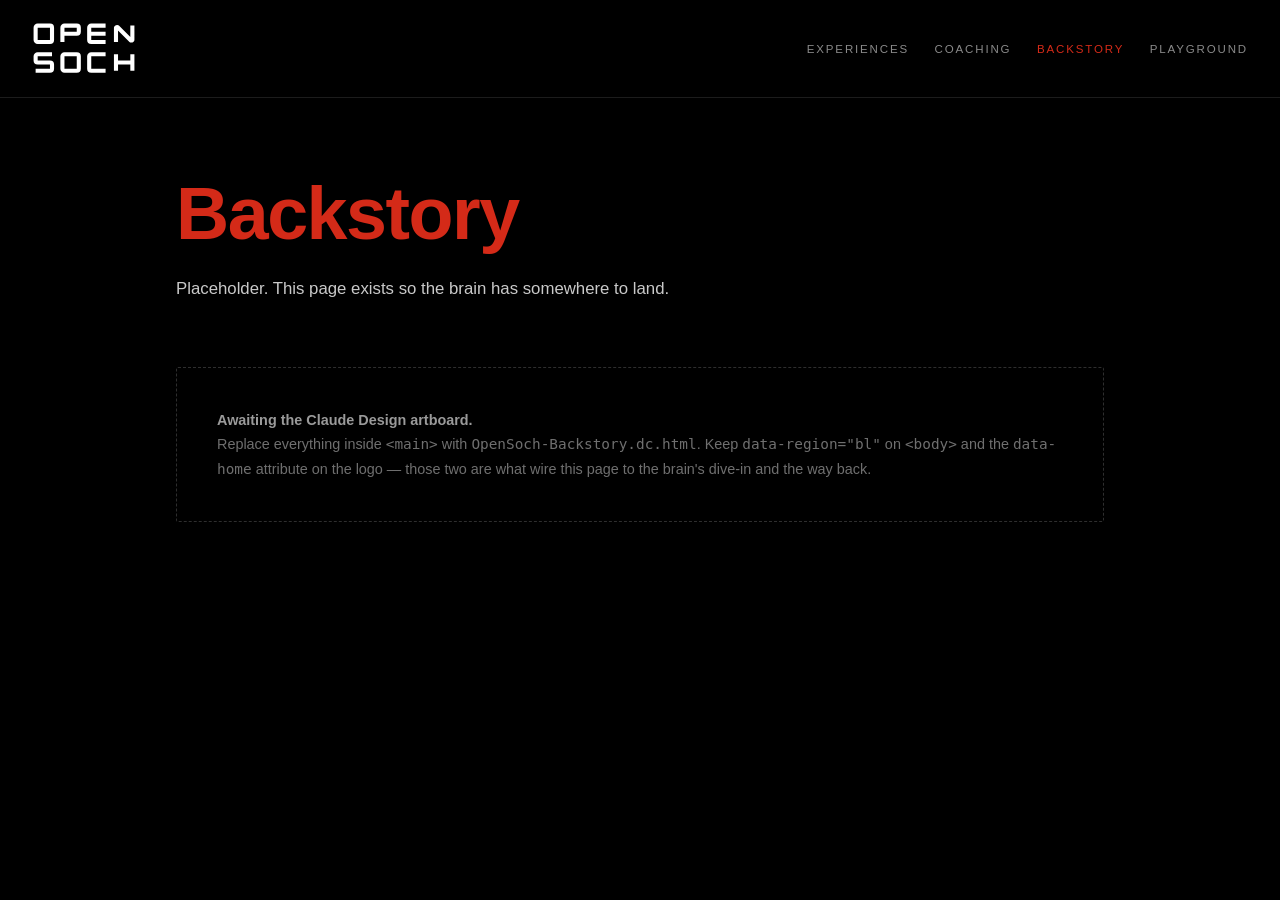
==== backstory/index.html @ 31a28eb7 "Stitch the brain to the rest of the site The brain is the front door; everything behind it is an ord" ====
<!DOCTYPE html>
<html lang="en">
<head>
<meta charset="utf-8">
<meta name="viewport" content="width=device-width,initial-scale=1">
<title>Backstory — Opensoch</title>
<link rel="stylesheet" href="/assets/brand.css">
<link rel="stylesheet" href="/assets/transition.css">
<style>
  :root{ --accent:var(--red) }
  /* --- stand-in chrome. The real navigation comes from the Claude Design
     artboards; this exists so the loop from the brain and back is walkable
     and so the arrival transition can be seen working. --- */
  header{display:flex;align-items:center;gap:2.5rem;padding:1.4rem 2rem;
    border-bottom:1px solid #1c1c1c;position:sticky;top:0;background:var(--black);z-index:20}
  .mark{display:block;width:104px;flex:none}
  .mark svg{display:block;width:100%;height:auto}
  .mark svg [stroke]{stroke:var(--white)}
  nav{display:flex;gap:1.6rem;margin-left:auto;
    font-size:.72rem;letter-spacing:.16em;text-transform:uppercase}
  nav a{color:#8a8a8a;text-decoration:none}
  nav a:hover,nav a:focus-visible{color:var(--white)}
  nav a[aria-current]{color:var(--accent)}
  main{max-width:62rem;margin:0 auto;padding:5rem 2rem 8rem}
  h1{font-size:clamp(2.4rem,7vw,4.6rem);letter-spacing:-.02em;line-height:.98;
    text-wrap:balance;color:var(--accent)}
  .lede{margin-top:1.6rem;max-width:36rem;font-size:1.05rem;line-height:1.6;color:#c9c9c9}
  .slot{margin-top:4rem;padding:2.5rem;border:1px dashed #2e2e2e;border-radius:2px;
    color:#6f6f6f;font-size:.9rem;line-height:1.7}
  .slot b{color:#9a9a9a;font-weight:600}
</style>
</head>
<body data-region="bl">

<header>
  <a class="mark" href="/" data-home aria-label="Opensoch — back to the brain">
    <svg viewBox="114 182 660 332" role="img">
        <title>OPEN SOCH</title>
        <g fill="none" stroke="var(--black)" stroke-width="26" stroke-linejoin="round"><g fill="none" stroke="#000" stroke-width="26" stroke-linejoin="round">
        <g transform="translate(124,192)"><path d="M26,13L104,13A13,13 0 0 1 117,26L117,104A13,13 0 0 1 104,117L26,117A13,13 0 0 1 13,104L13,26A13,13 0 0 1 26,13Z"/></g>
        <g transform="translate(294,192)"><path d="M13,117L13,26A13,13 0 0 1 26,13L104,13A13,13 0 0 1 117,26L117,52A13,13 0 0 1 104,65L13,65"/></g>
        <g transform="translate(464,192)"><path d="M117,13L26,13A13,13 0 0 0 13,26L13,104A13,13 0 0 0 26,117L117,117M13,65L117,65"/></g>
        <g transform="translate(634,192)"><path d="M13,117L13,26A13,13 0 0 1 22.19,22.19L107.81,107.81A13,13 0 0 0 117,104L117,13"/></g>
        <g transform="translate(124,374)"><path d="M117,13L26,13A13,13 0 0 0 13,26L13,52A13,13 0 0 0 26,65L104,65A13,13 0 0 1 117,78L117,104A13,13 0 0 1 104,117L13,117"/></g>
        <g transform="translate(294,374)"><path d="M26,13L104,13A13,13 0 0 1 117,26L117,104A13,13 0 0 1 104,117L26,117A13,13 0 0 1 13,104L13,26A13,13 0 0 1 26,13Z"/></g>
        <g transform="translate(464,374)"><path d="M117,13L26,13A13,13 0 0 0 13,26L13,104A13,13 0 0 0 26,117L117,117"/></g>
        <g transform="translate(634,374)"><path d="M13,13L13,117M117,13L117,117M13,65L117,65"/></g>
      </g>
      </svg>
  </a>
  <nav>
      <a href="/experiences">Experiences</a>
      <a href="/coaching">Coaching</a>
      <a href="/backstory" aria-current="page">Backstory</a>
      <a href="/playground">Playground</a>
  </nav>
</header>

<main>
  <h1>Backstory</h1>
  <p class="lede">Placeholder. This page exists so the brain has somewhere to land.</p>
  <div class="slot">
    <b>Awaiting the Claude Design artboard.</b><br>
    Replace everything inside <code>&lt;main&gt;</code> with <code>OpenSoch-Backstory.dc.html</code>.
    Keep <code>data-region="bl"</code> on <code>&lt;body&gt;</code> and the
    <code>data-home</code> attribute on the logo — those two are what wire this page
    to the brain's dive-in and the way back.
  </div>
</main>

<script src="/assets/transition.js" defer></script>
</body>
</html>
---- assets/brand.css ----
/* Opensoch brand tokens — the single source for the palette.
   The four region hexes are still eyedropper guesses; confirm against Canva.
   Nothing anywhere should hardcode a colour, here or in index.html. */
:root{
  --black:#000; --white:#fff;
  --purple:#7B2382;   /* Experiences */
  --blue:#0B63C5;     /* Coaching    */
  --red:#D42A18;      /* Backstory   */
  --yellow:#F5D046;   /* Playground  */
}
*{margin:0;padding:0;box-sizing:border-box}
body{
  background:var(--black); color:var(--white);
  font-family:'Archivo',-apple-system,BlinkMacSystemFont,'Segoe UI',sans-serif;
  -webkit-font-smoothing:antialiased;
}
---- assets/transition.css ----
/* Arrival transition, shared by every section page.
   Design-agnostic: it paints over whatever the page is and gets out of the
   way. Nothing here styles the page itself. */
#arrival{
  position:fixed; inset:0; z-index:90; pointer-events:none;
  contain:strict;
}
#arrival i{
  position:absolute; display:block;
  background:var(--arrive);
  will-change:opacity, transform;
  transition:opacity 300ms ease, transform 300ms ease;
}
#arrival.go i{ opacity:0; transform:scale(.25) }

@media (prefers-reduced-motion:reduce){
  #arrival{ display:none }
}
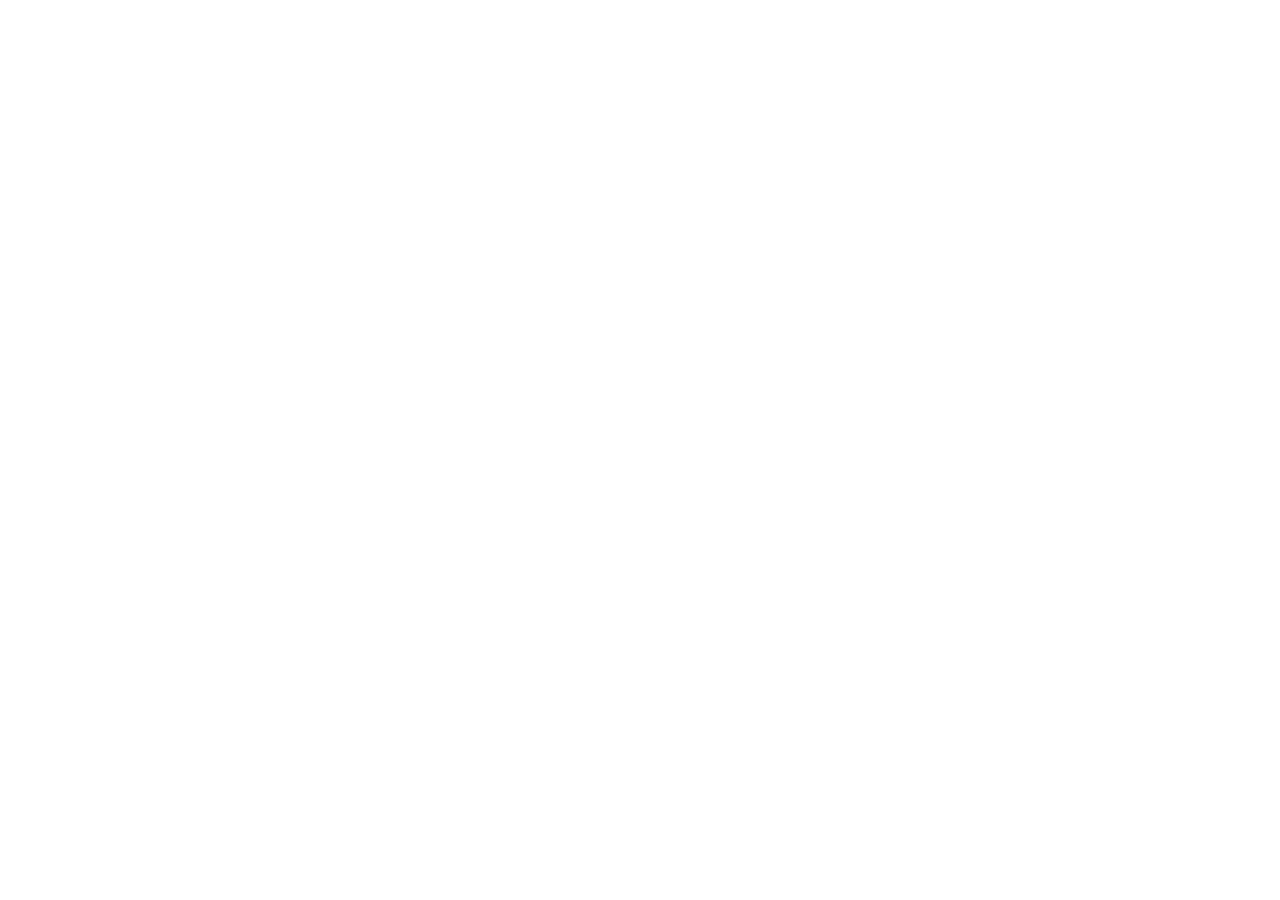
==== commit eb32bfb7: "Build the four section pages from the design handoff and wire the quadrants The artboards arrived. E" ====
--- a/backstory/index.html
+++ b/backstory/index.html
@@ -1,73 +1,195 @@
 <!DOCTYPE html>
-<html lang="en">
+<html>
 <head>
 <meta charset="utf-8">
-<meta name="viewport" content="width=device-width,initial-scale=1">
+<meta name="viewport" content="width=device-width, initial-scale=1">
 <title>Backstory — Opensoch</title>
-<link rel="stylesheet" href="/assets/brand.css">
+<link rel="stylesheet" href="/assets/palette.css">
 <link rel="stylesheet" href="/assets/transition.css">
-<style>
-  :root{ --accent:var(--red) }
-  /* --- stand-in chrome. The real navigation comes from the Claude Design
-     artboards; this exists so the loop from the brain and back is walkable
-     and so the arrival transition can be seen working. --- */
-  header{display:flex;align-items:center;gap:2.5rem;padding:1.4rem 2rem;
-    border-bottom:1px solid #1c1c1c;position:sticky;top:0;background:var(--black);z-index:20}
-  .mark{display:block;width:104px;flex:none}
-  .mark svg{display:block;width:100%;height:auto}
-  .mark svg [stroke]{stroke:var(--white)}
-  nav{display:flex;gap:1.6rem;margin-left:auto;
-    font-size:.72rem;letter-spacing:.16em;text-transform:uppercase}
-  nav a{color:#8a8a8a;text-decoration:none}
-  nav a:hover,nav a:focus-visible{color:var(--white)}
-  nav a[aria-current]{color:var(--accent)}
-  main{max-width:62rem;margin:0 auto;padding:5rem 2rem 8rem}
-  h1{font-size:clamp(2.4rem,7vw,4.6rem);letter-spacing:-.02em;line-height:.98;
-    text-wrap:balance;color:var(--accent)}
-  .lede{margin-top:1.6rem;max-width:36rem;font-size:1.05rem;line-height:1.6;color:#c9c9c9}
-  .slot{margin-top:4rem;padding:2.5rem;border:1px dashed #2e2e2e;border-radius:2px;
-    color:#6f6f6f;font-size:.9rem;line-height:1.7}
-  .slot b{color:#9a9a9a;font-weight:600}
-</style>
+<script src="/vendor/support.js"></script>
+<script src="/assets/transition.js" defer></script>
 </head>
 <body data-region="bl">
+<x-dc>
+<helmet>
+<link rel="stylesheet" href="/vendor/_ds/modernist-c5ab0f90-7312-4eae-98ed-37bc8c6bb4f2/styles.css">
+<script src="/vendor/_ds/modernist-c5ab0f90-7312-4eae-98ed-37bc8c6bb4f2/_ds_bundle.js"></script>
+<script src="/vendor/image-slot.js"></script>
+<link rel="preconnect" href="https://fonts.gstatic.com" crossorigin>
+<link href="https://fonts.googleapis.com/css2?family=Archivo:wght@400;500;600;800;900&display=swap" rel="stylesheet">
+<style>
+  html { scroll-behavior: smooth; }
+  body { margin: 0; background: #fff; color: #000; }
+  a { color: #c91a09; text-underline-offset: 3px; }
+  a:hover { color: #000; }
+  :focus-visible { outline: 2px solid #c91a09; outline-offset: 2px; }
+  ::selection { background: #f2cd37; color: #000; }
+</style>
+</helmet>
 
-<header>
-  <a class="mark" href="/" data-home aria-label="Opensoch — back to the brain">
-    <svg viewBox="114 182 660 332" role="img">
-        <title>OPEN SOCH</title>
-        <g fill="none" stroke="var(--black)" stroke-width="26" stroke-linejoin="round"><g fill="none" stroke="#000" stroke-width="26" stroke-linejoin="round">
-        <g transform="translate(124,192)"><path d="M26,13L104,13A13,13 0 0 1 117,26L117,104A13,13 0 0 1 104,117L26,117A13,13 0 0 1 13,104L13,26A13,13 0 0 1 26,13Z"/></g>
-        <g transform="translate(294,192)"><path d="M13,117L13,26A13,13 0 0 1 26,13L104,13A13,13 0 0 1 117,26L117,52A13,13 0 0 1 104,65L13,65"/></g>
-        <g transform="translate(464,192)"><path d="M117,13L26,13A13,13 0 0 0 13,26L13,104A13,13 0 0 0 26,117L117,117M13,65L117,65"/></g>
-        <g transform="translate(634,192)"><path d="M13,117L13,26A13,13 0 0 1 22.19,22.19L107.81,107.81A13,13 0 0 0 117,104L117,13"/></g>
-        <g transform="translate(124,374)"><path d="M117,13L26,13A13,13 0 0 0 13,26L13,52A13,13 0 0 0 26,65L104,65A13,13 0 0 1 117,78L117,104A13,13 0 0 1 104,117L13,117"/></g>
-        <g transform="translate(294,374)"><path d="M26,13L104,13A13,13 0 0 1 117,26L117,104A13,13 0 0 1 104,117L26,117A13,13 0 0 1 13,104L13,26A13,13 0 0 1 26,13Z"/></g>
-        <g transform="translate(464,374)"><path d="M117,13L26,13A13,13 0 0 0 13,26L13,104A13,13 0 0 0 26,117L117,117"/></g>
-        <g transform="translate(634,374)"><path d="M13,13L13,117M117,13L117,117M13,65L117,65"/></g>
-      </g>
-      </svg>
-  </a>
-  <nav>
-      <a href="/experiences">Experiences</a>
-      <a href="/coaching">Coaching</a>
-      <a href="/backstory" aria-current="page">Backstory</a>
-      <a href="/playground">Playground</a>
-  </nav>
-</header>
+<div style="font-family:'Archivo',system-ui,sans-serif;color:#000;background:#fff">
 
-<main>
-  <h1>Backstory</h1>
-  <p class="lede">Placeholder. This page exists so the brain has somewhere to land.</p>
-  <div class="slot">
-    <b>Awaiting the Claude Design artboard.</b><br>
-    Replace everything inside <code>&lt;main&gt;</code> with <code>OpenSoch-Backstory.dc.html</code>.
-    Keep <code>data-region="bl"</code> on <code>&lt;body&gt;</code> and the
-    <code>data-home</code> attribute on the logo — those two are what wire this page
-    to the brain's dive-in and the way back.
-  </div>
-</main>
+  <header style="position:sticky;top:0;z-index:30;display:flex;align-items:center;justify-content:space-between;gap:24px;padding:6px clamp(16px,4vw,56px);background:#fff;border-bottom:2px solid #000">
+    <a href="/" data-home style="display:flex;align-items:center;gap:12px;text-decoration:none;color:#000">
+      <img src="/assets/img/opensoch-pixel-logo.png" alt="OpenSoch" style="height:72px;width:auto;display:block">
+    </a>
+    <nav style="display:flex;align-items:center;gap:clamp(10px,1.6vw,22px);flex-wrap:wrap;justify-content:flex-end">
+      <a href="/experiences" style="font-size:11px;letter-spacing:.16em;text-transform:uppercase;font-weight:600;color:#000;text-decoration:none">Experiences</a>
+      <a href="/coaching" style="font-size:11px;letter-spacing:.16em;text-transform:uppercase;font-weight:600;color:#000;text-decoration:none">Coaching</a>
+      <a href="/backstory" style="font-size:11px;letter-spacing:.16em;text-transform:uppercase;font-weight:700;color:#000;text-decoration:none;border-bottom:2px solid #c91a09;padding-bottom:2px">Backstory</a>
+      <a href="/playground" style="font-size:11px;letter-spacing:.16em;text-transform:uppercase;font-weight:600;color:#000;text-decoration:none">Playground</a>
+      <a href="/experiences#book" class="btn" style="justify-content:flex-start;background:#c91a09;color:#fff;font-size:12px;letter-spacing:.06em;white-space:nowrap" style-hover="background:#000">Plan an experience →</a>
+    </nav>
+  </header>
 
-<script src="/assets/transition.js" defer></script>
+  <section style="border-bottom:2px solid #000;padding:clamp(36px,5vw,72px) clamp(16px,4vw,56px)">
+    <div style="display:flex;align-items:center;gap:10px;margin-bottom:clamp(20px,3vw,36px);flex-wrap:wrap">
+      <span style="width:10px;height:10px;background:#81007b;display:block"></span>
+      <span style="font-size:11px;letter-spacing:.22em;text-transform:uppercase;font-weight:700">Backstory · An alternative approach to innovation</span>
+    </div>
+    <div data-reveal style="opacity:0;transform:translateY(18px);transition:opacity .7s ease,transform .7s ease;display:grid;grid-template-columns:repeat(auto-fit,minmax(300px,1fr));gap:clamp(24px,4vw,56px);align-items:end;margin-bottom:clamp(28px,4vw,48px)">
+      <h1 style="font-size:clamp(38px,6.2vw,76px);line-height:1.02;letter-spacing:-.03em;margin:0;max-width:15ch">Play is the way.</h1>
+      <p style="font-size:clamp(16px,1.5vw,20px);line-height:1.5;max-width:46ch;margin:0;color:rgba(0,0,0,.72)">Founders and innovators don't learn much sitting still. So we coach them standing up — building, drumming, arguing, pitching a plastic butterfly to the room. Play is the method, not the warm-up, and the community it makes is stickier than apple sauce.</p>
+    </div>
+    <figure data-reveal style="opacity:0;transform:translateY(18px);transition:opacity .7s ease .1s,transform .7s ease .1s;margin:0;border:2px solid #000">
+      <div style="height:clamp(300px,40vw,540px);filter:grayscale(1) contrast(1.08)">
+        <img src="/assets/img/opensoch-team.jpg" alt="Shahzaib Zulfiqar, Rishad Shaikh and Mishal Kamal" style="width:100%;height:100%;object-fit:cover;object-position:50% 28%;display:block">
+      </div>
+      <figcaption style="border-top:2px solid #000;padding:14px 18px;display:flex;flex-wrap:wrap;gap:18px;font-size:11px;letter-spacing:.16em;text-transform:uppercase;font-weight:700">
+        <span><span style="color:#81007b">◼</span> Shahzaib Zulfiqar · CEO</span>
+        <span><span style="color:#0055bf">◼</span> Rishad Shaikh · Chief Creative Officer</span>
+        <span><span style="color:#c91a09">◼</span> Mishal Kamal · Head of Play</span>
+      </figcaption>
+    </figure>
+  </section>
+
+  <section data-reveal style="opacity:0;transform:translateY(18px);transition:opacity .7s ease,transform .7s ease;border-bottom:2px solid #000;padding:clamp(36px,5vw,72px) clamp(16px,4vw,56px);display:grid;grid-template-columns:repeat(auto-fit,minmax(280px,1fr));gap:clamp(24px,4vw,56px)">
+    <div>
+      <div style="font-size:11px;letter-spacing:.22em;text-transform:uppercase;font-weight:700;margin-bottom:18px">The origin</div>
+      <h2 style="font-size:clamp(28px,3.4vw,46px);line-height:1.05;margin:0;max-width:18ch">It started with eight LEGO bricks and a room that wouldn't speak.</h2>
+    </div>
+    <div style="align-self:end">
+      <p style="font-size:17px;line-height:1.6;margin:0 0 14px;color:rgba(0,0,0,.72)">The first version was an experiment at someone else's event: hand every founder the same eight pieces, give them sixty seconds to build a butterfly, and see what a room does when the instruction is absurd enough that nobody can perform expertise.</p>
+      <p style="font-size:17px;line-height:1.6;margin:0 0 14px;color:rgba(0,0,0,.72)">It worked in the way physical things work. People stood up. People laughed at their own butterfly. Then they talked to each other for an hour without being told to network.</p>
+      <p style="font-size:17px;line-height:1.6;margin:0;color:rgba(0,0,0,.72)">Every format since — the circles, the drums, the deep dives, the open hour — came from the same question: what has to happen physically to turn a group of random innovators into a genuine community?</p>
+    </div>
+  </section>
+
+  <section data-reveal style="opacity:0;transform:translateY(18px);transition:opacity .7s ease,transform .7s ease;border-bottom:2px solid #000;padding:clamp(36px,5vw,72px) clamp(16px,4vw,56px)">
+    <div style="display:grid;grid-template-columns:repeat(auto-fit,minmax(280px,1fr));gap:clamp(24px,4vw,56px);margin-bottom:clamp(24px,3vw,40px)">
+      <div>
+        <div style="font-size:11px;letter-spacing:.22em;text-transform:uppercase;font-weight:700;margin-bottom:18px">Before Opensoch</div>
+        <h2 style="font-size:clamp(28px,3.4vw,46px);line-height:1.05;margin:0;max-width:18ch">A band that keeps re-forming.</h2>
+      </div>
+      <div style="align-self:end">
+        <p style="font-size:17px;line-height:1.6;margin:0 0 14px;color:rgba(0,0,0,.72)">Shez and Rish met in 2011 on opposite sides of the table — Rish was heading digital at Creative Chaos, Shez doing strategy and insights at Unilever Pakistan. They went their own ways: Shez to Singapore and a decade at Unilever, then HP; Rish to his own agency in Pakistan.</p>
+        <p style="font-size:17px;line-height:1.6;margin:0 0 14px;color:rgba(0,0,0,.72)">In 2017 they built Jambro, a way for musicians to find each other. It reached a community across 500 cities and epic jams from the ports of Karachi to ten thousand feet up at the Passu Cones. Then Covid stopped live music everywhere at once, and they exited reluctantly.</p>
+        <p style="font-size:17px;line-height:1.6;margin:0;font-weight:600">Opensoch is the same instinct, pointed at founders and innovators instead of musicians: put people in a room and give them something to do together.</p>
+      </div>
+    </div>
+    <div style="display:grid;grid-template-columns:repeat(auto-fit,minmax(max(240px,45%),1fr));gap:0;background:#fff;border:2px solid #000;overflow:hidden">
+      <div style="background:#fff;border-right:2px solid #000;border-bottom:2px solid #000;box-sizing:border-box;padding:20px 18px 24px"><div style="width:100%;height:8px;background:#0055bf;margin-bottom:14px"></div><div style="font-size:11px;letter-spacing:.14em;text-transform:uppercase;font-weight:700;margin-bottom:8px">2011</div><div style="font-size:17px;font-weight:800;line-height:1.15">Two people on opposite sides of a Unilever brief</div></div>
+      <div style="background:#fff;border-right:2px solid #000;border-bottom:2px solid #000;box-sizing:border-box;padding:20px 18px 24px"><div style="width:100%;height:8px;background:#81007b;margin-bottom:14px"></div><div style="font-size:11px;letter-spacing:.14em;text-transform:uppercase;font-weight:700;margin-bottom:8px">2017</div><div style="font-size:17px;font-weight:800;line-height:1.15">Jambro — a community for musicians, built together</div></div>
+      <div style="background:#fff;border-right:2px solid #000;border-bottom:2px solid #000;box-sizing:border-box;padding:20px 18px 24px"><div style="width:100%;height:8px;background:#c91a09;margin-bottom:14px"></div><div style="font-size:11px;letter-spacing:.14em;text-transform:uppercase;font-weight:700;margin-bottom:8px">2020</div><div style="font-size:17px;font-weight:800;line-height:1.15">Live music stops. A reluctant exit.</div></div>
+      <div style="background:#fff;border-right:2px solid #000;border-bottom:2px solid #000;box-sizing:border-box;padding:20px 18px 24px"><div style="width:100%;height:8px;background:#f2cd37;border:1px solid #000;box-sizing:border-box;margin-bottom:14px"></div><div style="font-size:11px;letter-spacing:.14em;text-transform:uppercase;font-weight:700;margin-bottom:8px">Now</div><div style="font-size:17px;font-weight:800;line-height:1.15">Opensoch, run out of Islamabad with founders and innovators in the room</div></div>
+    </div>
+  </section>
+
+  <section data-reveal style="opacity:0;transform:translateY(18px);transition:opacity .7s ease,transform .7s ease;border-bottom:2px solid #000;padding:clamp(36px,5vw,72px) clamp(16px,4vw,56px)">
+    <div style="font-size:11px;letter-spacing:.22em;text-transform:uppercase;font-weight:700;margin-bottom:16px">What we believe</div>
+    <h2 style="font-size:clamp(28px,3.4vw,46px);line-height:1.05;margin:0 0 clamp(24px,4vw,40px);max-width:16ch">Four things we keep proving to ourselves.</h2>
+    <div style="display:grid;grid-template-columns:repeat(auto-fit,minmax(max(240px,45%),1fr));gap:0;background:#fff;border:2px solid #000;overflow:hidden">
+      <div style="background:#fff;border-right:2px solid #000;border-bottom:2px solid #000;box-sizing:border-box;padding:22px 18px 26px"><div style="width:100%;height:8px;background:#81007b;margin-bottom:14px"></div><div style="font-size:11px;letter-spacing:.14em;text-transform:uppercase;font-weight:700;margin-bottom:8px">01</div><div style="font-size:20px;font-weight:900;line-height:1.1;margin-bottom:8px">Hands before slides</div><p style="font-size:15px;line-height:1.55;margin:0;color:rgba(0,0,0,.72)">People remember what they made, not what they were shown.</p></div>
+      <div style="background:#fff;border-right:2px solid #000;border-bottom:2px solid #000;box-sizing:border-box;padding:22px 18px 26px"><div style="width:100%;height:8px;background:#0055bf;margin-bottom:14px"></div><div style="font-size:11px;letter-spacing:.14em;text-transform:uppercase;font-weight:700;margin-bottom:8px">02</div><div style="font-size:20px;font-weight:900;line-height:1.1;margin-bottom:8px">Everyone speaks early</div><p style="font-size:15px;line-height:1.55;margin:0;color:rgba(0,0,0,.72)">A person who hasn't spoken in the first ten minutes usually won't.</p></div>
+      <div style="background:#fff;border-right:2px solid #000;border-bottom:2px solid #000;box-sizing:border-box;padding:22px 18px 26px"><div style="width:100%;height:8px;background:#c91a09;margin-bottom:14px"></div><div style="font-size:11px;letter-spacing:.14em;text-transform:uppercase;font-weight:700;margin-bottom:8px">03</div><div style="font-size:20px;font-weight:900;line-height:1.1;margin-bottom:8px">Low stakes, real skills</div><p style="font-size:15px;line-height:1.55;margin:0;color:rgba(0,0,0,.72)">Ten seconds pitching a plastic butterfly teaches what an hour of theory can't.</p></div>
+      <div style="background:#fff;border-right:2px solid #000;border-bottom:2px solid #000;box-sizing:border-box;padding:22px 18px 26px"><div style="width:100%;height:8px;background:#f2cd37;border:1px solid #000;box-sizing:border-box;margin-bottom:14px"></div><div style="font-size:11px;letter-spacing:.14em;text-transform:uppercase;font-weight:700;margin-bottom:8px">04</div><div style="font-size:20px;font-weight:900;line-height:1.1;margin-bottom:8px">The room is the product</div><p style="font-size:15px;line-height:1.55;margin:0;color:rgba(0,0,0,.72)">We measure a session by who is still talking after it ends.</p></div>
+    </div>
+  </section>
+
+  <section id="team" style="border-bottom:2px solid #000">
+    <div style="padding:clamp(36px,5vw,72px) clamp(16px,4vw,56px) 0">
+      <div style="font-size:11px;letter-spacing:.22em;text-transform:uppercase;font-weight:700;margin-bottom:16px">The team</div>
+      <h2 style="font-size:clamp(28px,3.4vw,46px);line-height:1.05;margin:0 0 8px;max-width:16ch">The people who run the room.</h2>
+      <p style="font-size:16px;line-height:1.6;margin:0 0 clamp(24px,4vw,40px);max-width:60ch;color:rgba(0,0,0,.72)">Three of us run the sessions — plus a wider bench of facilitators, coaches and musicians we bring in by format.</p>
+    </div>
+    <div style="display:grid;grid-template-columns:repeat(auto-fit,minmax(250px,1fr));gap:0;background:#fff;border:2px solid #000;overflow:hidden">
+      <div data-reveal style="opacity:0;transform:translateY(18px);transition:opacity .7s ease,transform .7s ease;background:#fff;border-right:2px solid #000;border-bottom:2px solid #000;box-sizing:border-box;padding:24px 20px 28px">
+        <div style="height:260px;filter:grayscale(1) contrast(1.08);border:2px solid #000;margin-bottom:16px"><image-slot id="bs-person-1" shape="rect" fit="cover" placeholder="Drop a portrait"></image-slot></div>
+        <div style="font-size:11px;letter-spacing:.14em;text-transform:uppercase;font-weight:700;color:#81007b;margin-bottom:6px">CEO</div>
+        <div style="font-size:22px;font-weight:900;line-height:1.1;margin-bottom:8px">Shahzaib Zulfiqar</div>
+        <p style="font-size:15px;line-height:1.55;margin:0;color:rgba(0,0,0,.72)">Twenty years of strategy and insights across Unilever Pakistan, Singapore and HP. Coaches founders at NIC Islamabad and Faisalabad.</p>
+      </div>
+      <div data-reveal style="opacity:0;transform:translateY(18px);transition:opacity .7s ease .05s,transform .7s ease .05s;background:#fff;border-right:2px solid #000;border-bottom:2px solid #000;box-sizing:border-box;padding:24px 20px 28px">
+        <div style="height:260px;filter:grayscale(1) contrast(1.08);border:2px solid #000;margin-bottom:16px"><image-slot id="bs-person-2" shape="rect" fit="cover" placeholder="Drop a portrait"></image-slot></div>
+        <div style="font-size:11px;letter-spacing:.14em;text-transform:uppercase;font-weight:700;color:#0055bf;margin-bottom:6px">Chief Creative Officer</div>
+        <div style="font-size:22px;font-weight:900;line-height:1.1;margin-bottom:8px">Rishad Shaikh</div>
+        <p style="font-size:15px;line-height:1.55;margin:0;color:rgba(0,0,0,.72)">Mind blowing ideas — safety required. Twenty years of building things in Pakistan. Founded the agency Grocode, and built Jambro.</p>
+      </div>
+      <div data-reveal style="opacity:0;transform:translateY(18px);transition:opacity .7s ease .1s,transform .7s ease .1s;background:#fff;border-right:2px solid #000;border-bottom:2px solid #000;box-sizing:border-box;padding:24px 20px 28px">
+        <div style="height:260px;filter:grayscale(1) contrast(1.08);border:2px solid #000;margin-bottom:16px"><image-slot id="bs-person-3" shape="rect" fit="cover" placeholder="Drop a portrait"></image-slot></div>
+        <div style="font-size:11px;letter-spacing:.14em;text-transform:uppercase;font-weight:700;color:#c91a09;margin-bottom:6px">Head of Play</div>
+        <div style="font-size:22px;font-weight:900;line-height:1.1;margin-bottom:8px">Mishal Kamal</div>
+        <p style="font-size:15px;line-height:1.55;margin:0;color:rgba(0,0,0,.72)">A masters in industrial design for play, and time in the R&amp;D department at LEGO. Designs what the room actually does with its hands.</p>
+      </div>
+    </div>
+  </section>
+
+  <section data-reveal style="opacity:0;transform:translateY(18px);transition:opacity .7s ease,transform .7s ease;background:#81007b;color:#fff;padding:clamp(44px,6vw,96px) clamp(16px,4vw,56px);border-bottom:2px solid #000">
+    <div style="font-size:11px;letter-spacing:.22em;text-transform:uppercase;font-weight:700;margin-bottom:20px">Still the same question</div>
+    <p style="font-size:clamp(28px,4.6vw,62px);line-height:1.02;letter-spacing:-.03em;font-weight:900;margin:0 0 24px;max-width:20ch">How to build a community where innovation can actually thrive?</p>
+    <p style="font-size:18px;line-height:1.55;margin:0 0 28px;max-width:46ch">We've been the founders in the room. We know what's missing from it.</p>
+    <div style="display:flex;flex-wrap:wrap;gap:12px">
+      <a href="/experiences#book" class="btn" style="justify-content:flex-start;font-size:15px;padding:14px 22px;background:#fff;color:#000" style-hover="background:#f2cd37">Plan an experience →</a>
+      <a href="/playground" class="btn" style="justify-content:flex-start;font-size:15px;padding:14px 22px;border:2px solid #fff;color:#fff" style-hover="background:#fff;color:#81007b">See what we're testing</a>
+    </div>
+  </section>
+
+  <footer style="border-top:2px solid #000;padding:28px clamp(16px,4vw,56px);display:grid;grid-template-columns:repeat(auto-fit,minmax(190px,1fr));gap:28px;align-items:start">
+    <div>
+      <img src="/assets/img/opensoch-pixel-logo.png" alt="OpenSoch" style="height:96px;width:auto;display:block;margin:-14px 0 8px -10px">
+      <p style="font-size:14px;line-height:1.55;margin:0;color:rgba(0,0,0,.72);max-width:32ch">Play based community experiences and workshops for founders.</p>
+    </div>
+    <div>
+      <div style="font-size:11px;letter-spacing:.18em;text-transform:uppercase;font-weight:700;margin-bottom:12px">Pages</div>
+      <div style="display:grid;gap:8px;font-size:14px">
+        <a href="/experiences" style="color:#000;text-decoration:none">Experiences</a>
+        <a href="/coaching" style="color:#000;text-decoration:none">Coaching</a>
+        <a href="/backstory" style="color:#000;text-decoration:none">Backstory</a>
+        <a href="/playground" style="color:#000;text-decoration:none">Playground</a>
+      </div>
+    </div>
+    <div>
+      <div style="font-size:11px;letter-spacing:.18em;text-transform:uppercase;font-weight:700;margin-bottom:12px">Get in touch</div>
+      <a href="/experiences#book" style="font-size:14px;color:#c91a09;text-decoration:none">Plan an experience →</a>
+      <div style="display:flex;gap:6px;margin-top:18px">
+        <span style="width:14px;height:14px;background:#81007b;display:block"></span>
+        <span style="width:14px;height:14px;background:#0055bf;display:block"></span>
+        <span style="width:14px;height:14px;background:#c91a09;display:block"></span>
+        <span style="width:14px;height:14px;background:#f2cd37;display:block"></span>
+      </div>
+      <div style="font-size:12px;color:rgba(0,0,0,.72);margin-top:18px">© 2026 OpenSoch. All rights reserved.</div>
+    </div>
+  </footer>
+</div>
+
+</x-dc>
+<script type="text/x-dc" data-dc-script>
+class Component extends DCLogic {
+  componentDidMount() {
+    const reveal = (el) => { el.style.opacity = "1"; el.style.transform = "none"; };
+    const nodes = Array.from(document.querySelectorAll("[data-reveal]"));
+    nodes.forEach((n) => { if (n.getBoundingClientRect().top < window.innerHeight) reveal(n); });
+    if (!("IntersectionObserver" in window)) { nodes.forEach(reveal); return; }
+    this._io = new IntersectionObserver((es) => {
+      es.forEach((e) => { if (e.isIntersecting) { reveal(e.target); this._io.unobserve(e.target); } });
+    }, { rootMargin: "0px 0px -8% 0px", threshold: 0.08 });
+    nodes.forEach((n) => this._io.observe(n));
+    this._fallback = setTimeout(() => nodes.forEach(reveal), 1200);
+  }
+  componentWillUnmount() { if (this._io) this._io.disconnect(); clearTimeout(this._fallback); }
+  renderVals() { return {}; }
+}
+
+</script>
 </body>
 </html>
--- a/assets/palette.css
+++ b/assets/palette.css
@@ -0,0 +1,15 @@
+/* Opensoch palette — the single source for the brand colours.
+   Tokens only: no reset, no element styles. It is linked by the brain and by
+   every section page, and the section pages carry their own design system, so
+   anything beyond custom properties here would collide with it.
+
+   Values confirmed from the Claude Design handoff ("Brand constraints
+   (locked)"). These supersede the eyedropper guesses. */
+:root{
+  --black:#000;
+  --white:#fff;
+  --purple:#81007b;   /* Experiences  top-left     */
+  --blue:#0055bf;     /* Coaching     top-right    */
+  --red:#c91a09;      /* Backstory    bottom-left  */
+  --yellow:#f2cd37;   /* Playground   bottom-right */
+}
--- a/vendor/_ds/modernist-c5ab0f90-7312-4eae-98ed-37bc8c6bb4f2/styles.css
+++ b/vendor/_ds/modernist-c5ab0f90-7312-4eae-98ed-37bc8c6bb4f2/styles.css
@@ -0,0 +1,252 @@
+/* Modernist — design-system tokens and component classes. This file is the source of truth for the system's look; retune it here and see readme.md. */
+@import url('https://fonts.googleapis.com/css2?family=Archivo:wght@400;600;800&display=swap');
+
+:root {
+  --color-bg: #f3f2f2;
+  --color-surface: #eae9e9;
+  --color-text: #201e1d;
+  --color-accent: #ec3013;
+  --color-accent-2: #e15b47;
+  --color-divider: color-mix(in srgb, #201e1d 40%, transparent);
+
+  /* Tonal ramps — generated in OKLCH on one shared lightness scale, so the
+     same step of any role matches the others in visual value. */
+  --color-neutral-100: #f8f4f4;
+  --color-neutral-200: #eae7e7;
+  --color-neutral-300: #d7d3d3;
+  --color-neutral-400: #bab6b6;
+  --color-neutral-500: #9b9797;
+  --color-neutral-600: #7d7979;
+  --color-neutral-700: #605d5d;
+  --color-neutral-800: #444141;
+  --color-neutral-900: #2d2b2b;
+
+  --color-accent-100: #fff2ef;
+  --color-accent-200: #ffe0d9;
+  --color-accent-300: #ffc4b8;
+  --color-accent-400: #ff9783;
+  --color-accent-500: #ff563c;
+  --color-accent-600: #dd2b0f;
+  --color-accent-700: #ae1800;
+  --color-accent-800: #7c1405;
+  --color-accent-900: #4d170e;
+
+  --color-accent-2-100: #fff2ef;
+  --color-accent-2-200: #ffe0da;
+  --color-accent-2-300: #ffc4b9;
+  --color-accent-2-400: #ff9784;
+  --color-accent-2-500: #ef6853;
+  --color-accent-2-600: #c94b39;
+  --color-accent-2-700: #9e3526;
+  --color-accent-2-800: #71261b;
+  --color-accent-2-900: #471d16;
+
+  --font-heading: "Archivo", system-ui, sans-serif;
+  --font-heading-weight: 800;
+  --font-body: "Archivo", system-ui, sans-serif;
+
+  --space-1: 4.0px;
+  --space-2: 8.0px;
+  --space-3: 12.0px;
+  --space-4: 16.0px;
+  --space-6: 24.0px;
+  --space-8: 32.0px;
+
+  --radius-sm: 0px;
+  --radius-md: 0px;
+  --radius-lg: 0px;
+
+  /* Elevation — derived from the ground: soft ink-tinted shadows on a
+     light theme, a hairline edge + ambient darkness on a dark one. */
+  --shadow-sm: 0 1px 2px color-mix(in srgb, #2d2b2b 14%, transparent);
+  --shadow-md: 0 3px 10px color-mix(in srgb, #2d2b2b 16%, transparent);
+  --shadow-lg: 0 12px 32px color-mix(in srgb, #2d2b2b 22%, transparent);
+}
+
+body {
+  background: var(--color-bg);
+  color: var(--color-text);
+  font-family: var(--font-body);
+}
+h1, h2, h3, h4 { font-family: var(--font-heading); font-weight: var(--font-heading-weight); }
+
+.grayscale{filter:grayscale(1) contrast(1.08)}
+
+/* ══════════════════════════════════════════════════════════════════════════
+   Components — built with the tokens above. Plain CSS
+   on plain HTML: no JavaScript, no build step. Each class is documented in
+   readme.md and demonstrated in foundations/ and components/.
+   ══════════════════════════════════════════════════════════════════════ */
+
+*, *::before, *::after { box-sizing: border-box; }
+body { margin: 0; font-size: 15px; line-height: 1.55; font-weight: 400; }
+h1, h2, h3, h4, h5, h6 {
+  font-family: var(--font-heading); font-weight: var(--font-heading-weight);
+  line-height: 1.12; letter-spacing: -0.015em; margin: 0 0 var(--space-2);
+}
+h1 { font-size: 42px; }
+h2 { font-size: 32px; }
+h3 { font-size: 25px; }
+h4 { font-size: 20px; }
+h5 { font-size: 16px; }
+h6 { font-size: 13px; }
+h6 { letter-spacing: 0.08em; text-transform: uppercase; }
+p { margin: 0 0 var(--space-3); }
+a { color: var(--color-accent); text-underline-offset: 3px; }
+img { display: block; max-width: 100%; }
+figure { margin: 0; }
+figcaption {
+  font-size: 11px; margin-top: var(--space-1);
+  color: color-mix(in srgb, var(--color-text) 55%, transparent);
+}
+.text-muted { color: color-mix(in srgb, var(--color-text) 55%, transparent); }
+:focus { outline: none; }
+:focus-visible { outline: 2px solid var(--color-accent); outline-offset: 2px; }
+::selection { background: color-mix(in srgb, var(--color-accent) 30%, transparent); }
+
+/* — rules — */
+.hr {
+  height: 2px; border: 0; margin: var(--space-4) 0;
+  background: var(--color-divider);
+}
+
+/* — buttons — */
+.btn {
+  display: inline-flex; align-items: center; justify-content: center; gap: 6px;
+  cursor: pointer; text-decoration: none;
+  font-family: var(--font-heading); font-weight: var(--font-heading-weight);
+  font-size: 14px; line-height: 1.2; color: var(--color-text); /* matches the .input's 14px —
+     the pair sits side by side in sign-up rows */
+  background: transparent; border: 1px solid transparent;
+  padding: var(--space-2) calc(var(--space-3) * 1.2);
+  border-radius: var(--radius-md);
+}
+.btn svg { display: block; }
+.btn:disabled { opacity: 0.45; cursor: not-allowed; }
+.btn-primary { background: var(--color-accent); color: var(--color-bg); }
+.btn-primary:hover { background: var(--color-accent-600); }
+.btn-primary:active { background: var(--color-accent-700); }
+.btn-secondary { border-color: var(--color-divider); }
+.btn-secondary:hover { background: color-mix(in srgb, var(--color-text) 7%, transparent); }
+.btn-secondary:active { background: color-mix(in srgb, var(--color-text) 14%, transparent); }
+.btn-ghost { color: var(--color-accent); padding-inline: var(--space-1); }
+.btn-ghost:hover { background: color-mix(in srgb, var(--color-accent) 10%, transparent); }
+.btn-ghost:active { background: color-mix(in srgb, var(--color-accent) 18%, transparent); }
+.btn-icon { width: 36px; height: 36px; padding: 0; }
+.btn-block { width: 100%; margin-top: var(--space-2); justify-content: flex-start; text-align: left; }
+
+/* — forms — */
+.field > label {
+  display: block; font-size: 12px; margin-bottom: 5px;
+  color: color-mix(in srgb, var(--color-text) 70%, transparent);
+}
+.input {
+  width: 100%; min-height: 36px; padding: 6px 10px; font: inherit;
+  font-size: 14px; color: var(--color-text); caret-color: var(--color-accent);
+  background: var(--color-surface);
+  border: 1px solid var(--color-divider); border-radius: var(--radius-md);
+}
+.input:hover { border-color: color-mix(in srgb, var(--color-text) 45%, transparent); }
+.input:focus-visible { border-color: var(--color-accent); outline-offset: 0; }
+textarea.input { min-height: 90px; resize: vertical; }
+.radio { display: inline-flex; align-items: center; gap: 8px; cursor: pointer; font-size: 14px; }
+.radio input, .seg-opt input {
+  position: absolute; opacity: 0; width: 0; height: 0; pointer-events: none;
+}
+.radio .dot {
+  width: 16px; height: 16px; flex: none; border-radius: 50%;
+  border: 1.5px solid var(--color-divider);
+}
+.radio:hover .dot { border-color: var(--color-accent); }
+.radio input:checked + .dot {
+  border-color: var(--color-accent); background: var(--color-accent);
+  box-shadow: inset 0 0 0 4px var(--color-bg);
+}
+.radio input:focus-visible + .dot { outline: 2px solid var(--color-accent); outline-offset: 2px; }
+.seg {
+  display: inline-flex; overflow: hidden;
+  border: 1px solid var(--color-divider); border-radius: var(--radius-md);
+}
+.seg-opt {
+  display: inline-flex; align-items: center; gap: 6px;
+  padding: 7px 12px; font-size: 13px; cursor: pointer;
+}
+.seg-opt + .seg-opt { border-left: 1px solid var(--color-divider); }
+.seg-opt:has(input:checked) { background: var(--color-accent); color: var(--color-bg); }
+.seg-opt:not(:has(input:checked)):hover { background: color-mix(in srgb, var(--color-text) 7%, transparent); }
+.seg-opt:has(input:focus-visible) { outline: 2px solid var(--color-accent); outline-offset: -2px; }
+
+/* — cards — */
+.card {
+  display: flex; flex-direction: column; gap: var(--space-2);
+  padding: var(--space-3); border-radius: var(--radius-md); background: var(--color-surface);
+}
+.card-kicker { font-size: 10px; letter-spacing: 0.1em; text-transform: uppercase; color: var(--color-accent); }
+.card-title {
+  font-family: var(--font-heading); font-weight: var(--font-heading-weight);
+  font-size: 17px; line-height: 1.2;
+}
+.card-body { margin: 0; font-size: 13px; opacity: 0.8; flex: 1; }
+.card-meta {
+  display: flex; align-items: center; gap: 6px; font-size: 11px;
+  color: color-mix(in srgb, var(--color-text) 50%, transparent);
+}
+.elev-sm { box-shadow: var(--shadow-sm); }
+.elev-md { box-shadow: var(--shadow-md); }
+.elev-lg { box-shadow: var(--shadow-lg); }
+
+/* — tags — */
+.tag {
+  display: inline-flex; align-items: center; font-size: 11px;
+  letter-spacing: 0.02em; padding: 3px 10px;
+  border-radius: calc(var(--radius-md) * 0.75);
+}
+.tag-accent { background: var(--color-accent-100); color: var(--color-accent-800); }
+.tag-accent-2 { background: var(--color-accent-2-100); color: var(--color-accent-2-800); }
+.tag-neutral { background: var(--color-neutral-100); color: var(--color-neutral-800); }
+.tag-outline { border: 1px solid var(--color-accent); color: var(--color-accent); }
+
+/* — navigation — */
+.nav {
+  display: flex; align-items: center; gap: var(--space-4);
+  padding: var(--space-3) var(--space-4);
+  border-bottom: 2px solid var(--color-divider);
+}
+.nav-brand {
+  font-family: var(--font-heading); font-weight: var(--font-heading-weight);
+  font-size: 18px; margin-right: auto;
+}
+.nav a { color: inherit; text-decoration: none; font-size: 14px; }
+.nav a:hover, .nav a[aria-current='page'] { color: var(--color-accent); }
+
+/* — tables — */
+.table { width: 100%; border-collapse: collapse; font-size: 14px; }
+.table th {
+  text-align: left; font-size: 11px; letter-spacing: 0.08em; text-transform: uppercase;
+  color: color-mix(in srgb, var(--color-text) 60%, transparent);
+  padding: var(--space-2); border-bottom: 2px solid var(--color-divider);
+}
+.table td {
+  padding: var(--space-2);
+  border-bottom: 1px solid var(--color-divider);
+}
+.table tbody tr:hover { background: color-mix(in srgb, var(--color-text) 4%, transparent); }
+
+/* — dialog — */
+.dialog-backdrop {
+  position: fixed; inset: 0; display: grid; place-items: center;
+  padding: var(--space-4);
+  background: color-mix(in srgb, var(--color-neutral-900) 50%, transparent);
+}
+.dialog {
+  width: min(440px, 100%); display: flex; flex-direction: column; gap: var(--space-3);
+  padding: var(--space-4); border-radius: var(--radius-lg);
+  background: var(--color-surface); box-shadow: var(--shadow-lg);
+}
+.dialog-title {
+  font-family: var(--font-heading); font-weight: var(--font-heading-weight);
+  font-size: 20px;
+}
+.dialog-body { font-size: 14px; opacity: 0.85; }
+.dialog-actions { display: flex; justify-content: flex-end; gap: var(--space-2); margin-top: var(--space-2); }
+
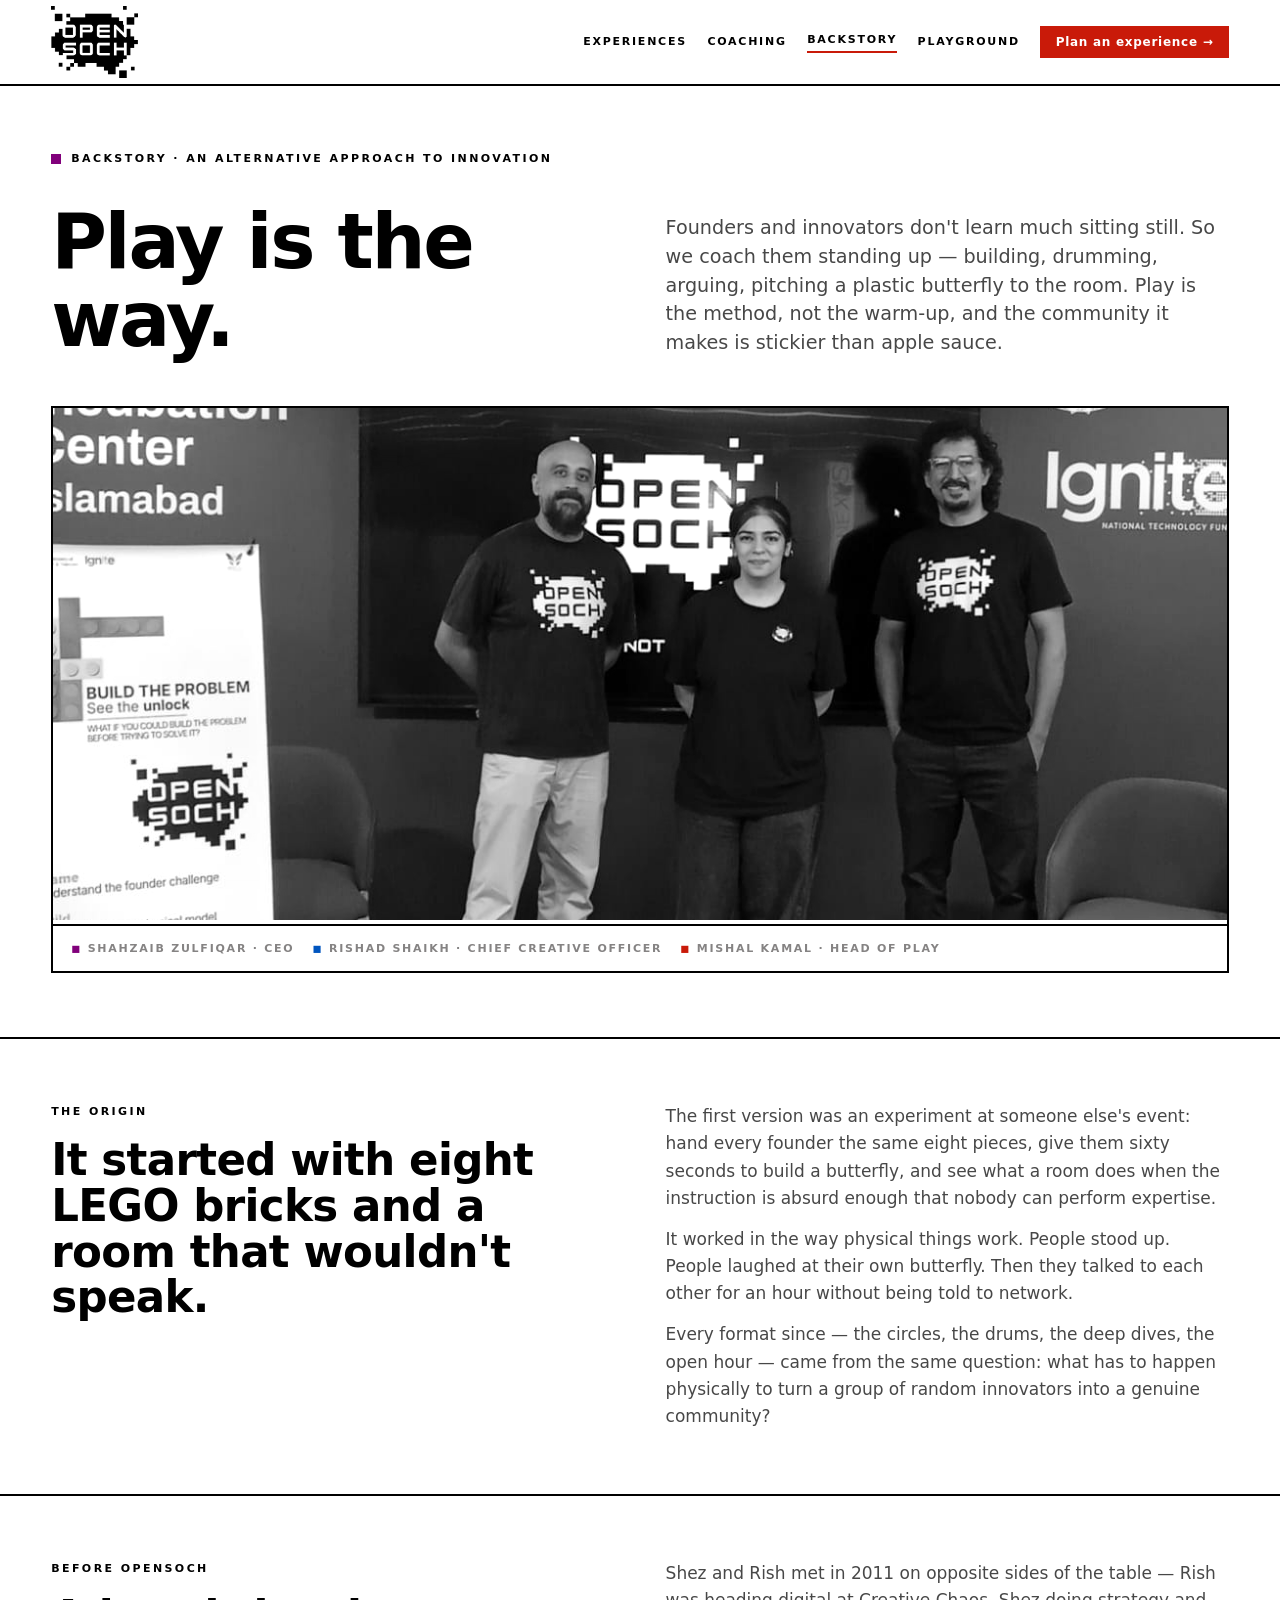
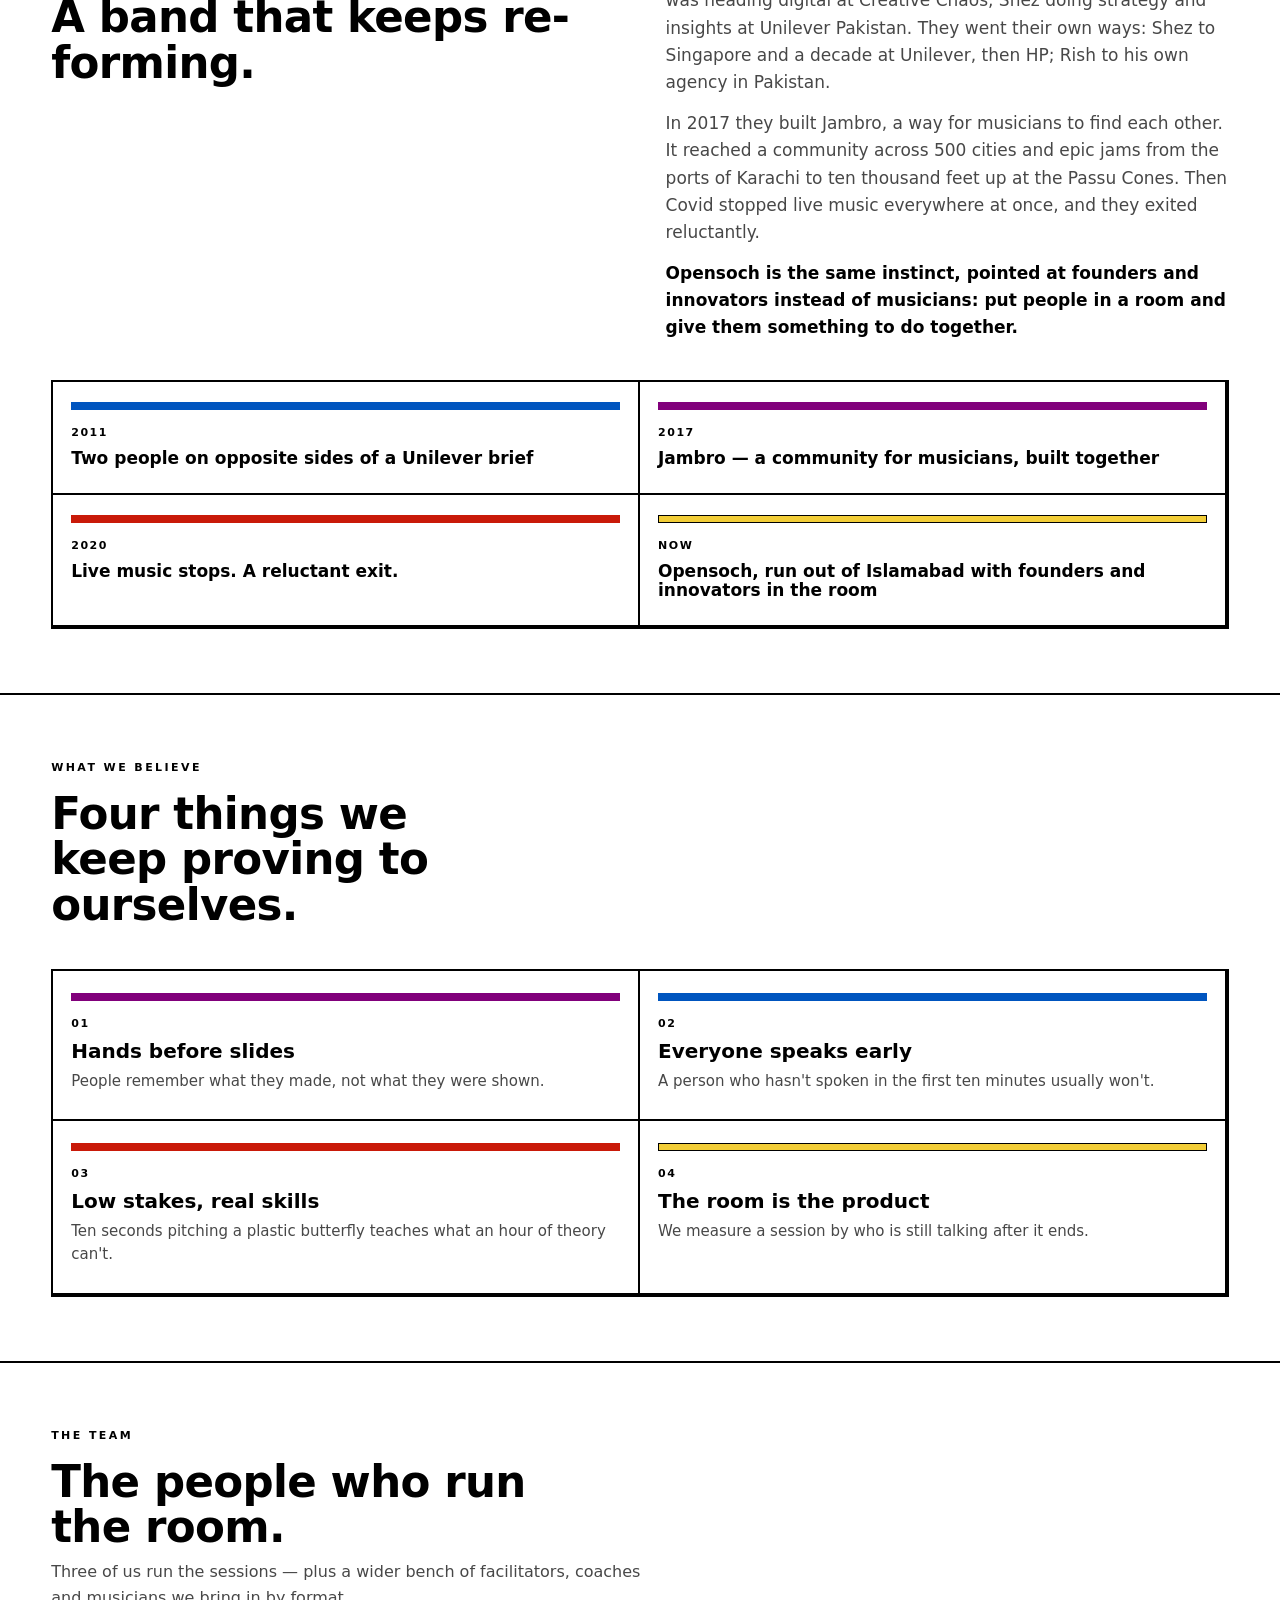
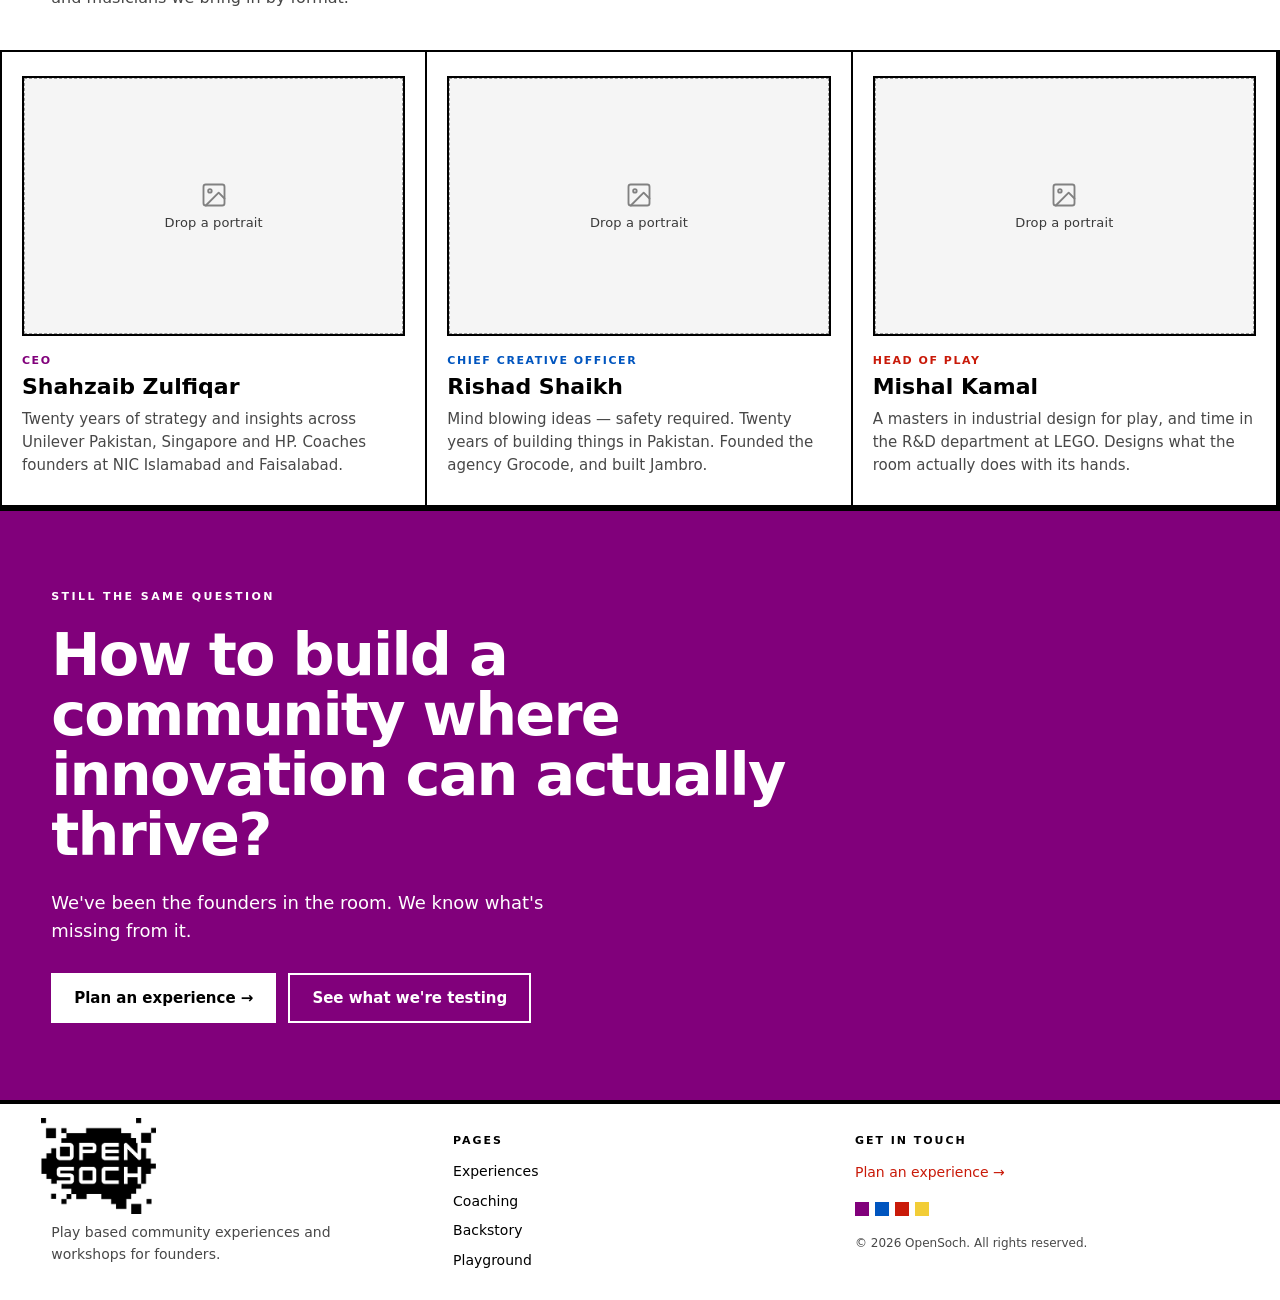
==== commit de8c3dc9: "Serve the design system runtime from this origin support.js asks unpkg for React 18, ReactDOM 18 and" ====
--- a/backstory/index.html
+++ b/backstory/index.html
@@ -6,6 +6,7 @@
 <title>Backstory — Opensoch</title>
 <link rel="stylesheet" href="/assets/palette.css">
 <link rel="stylesheet" href="/assets/transition.css">
+<script src="/assets/local-runtime.js"></script>
 <script src="/vendor/support.js"></script>
 <script src="/assets/transition.js" defer></script>
 </head>
